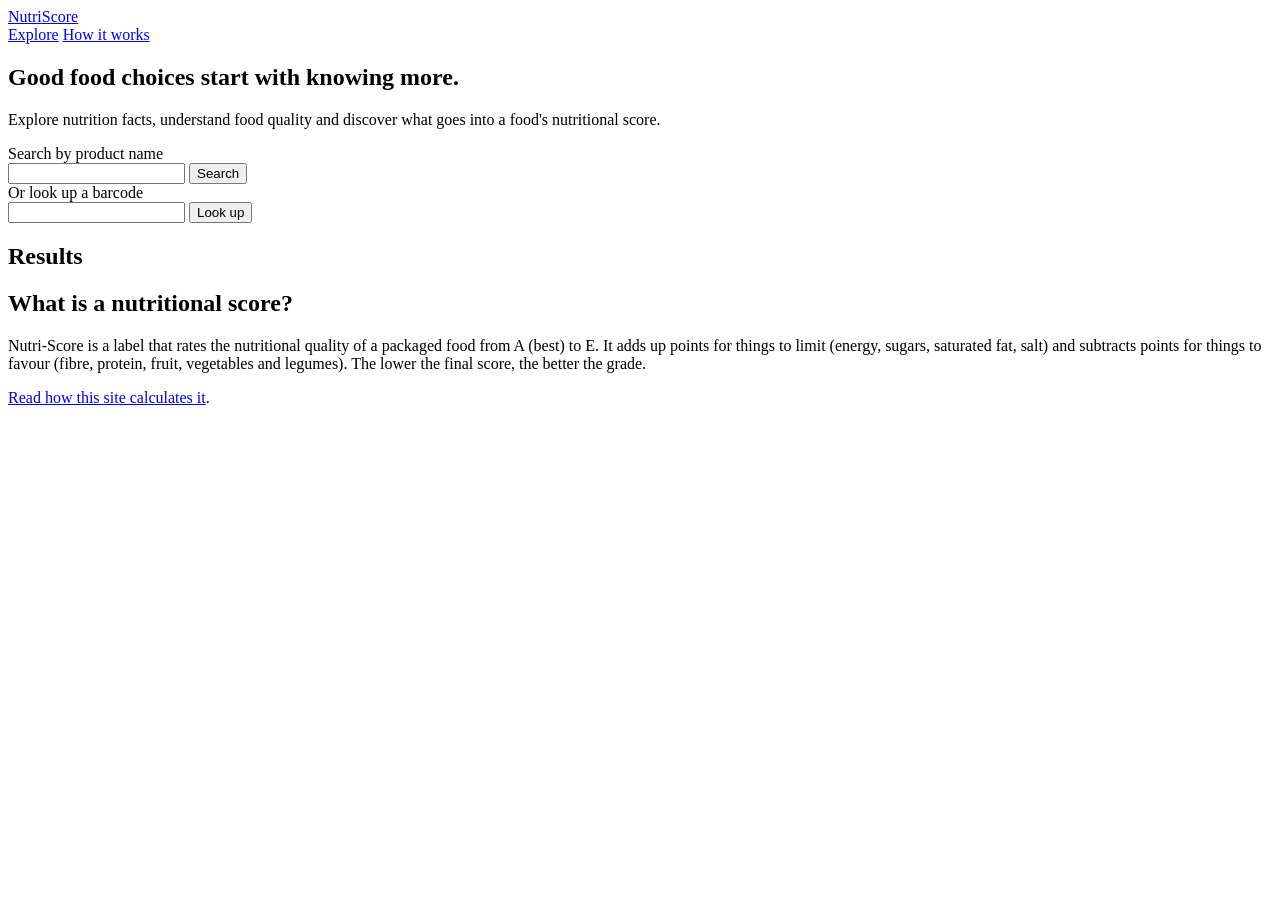
==== frontend/index.html @ c96915fa "Add home page with search forms" ====
<!DOCTYPE html>
<html lang="en">
<head>
  <meta charset="utf-8">
  <meta name="viewport" content="width=device-width, initial-scale=1">
  <title>NutriScore - explore food nutrition</title>
  <link rel="stylesheet" href="css/style.css">
</head>
<body>
  <header class="site-header">
    <a class="wordmark" href="index.html">NutriScore</a>
    <nav aria-label="Main">
      <a href="index.html#search">Explore</a>
      <a href="about.html">How it works</a>
    </nav>
  </header>

  <main>
    <section class="hero">
      <h1>Good food choices start with knowing more.</h1>
      <p class="lead">Explore nutrition facts, understand food quality and discover what goes into a food's nutritional score.</p>
    </section>

    <section id="search" aria-label="Search">
      <form id="name-form">
        <label for="q">Search by product name</label>
        <div class="row">
          <input id="q" name="q" type="search" minlength="2" maxlength="100" required>
          <button type="submit">Search</button>
        </div>
      </form>

      <form id="barcode-form">
        <label for="barcode">Or look up a barcode</label>
        <div class="row">
          <input id="barcode" name="barcode" inputmode="numeric" pattern="[0-9]{8,14}" required>
          <button type="submit">Look up</button>
        </div>
      </form>
    </section>

    <section aria-labelledby="results-heading">
      <h2 id="results-heading" tabindex="-1">Results</h2>
      <p id="status" role="status" aria-live="polite"></p>
      <ul id="results"></ul>
      <nav id="pager" aria-label="Result pages" hidden>
        <button id="prev" type="button">Previous</button>
        <span id="page-label"></span>
        <button id="next" type="button">Next</button>
      </nav>
    </section>

    <section class="intro">
      <h2>What is a nutritional score?</h2>
      <p>Nutri-Score is a label that rates the nutritional quality of a packaged food from A (best) to E. It adds up points for things to limit (energy, sugars, saturated fat, salt) and subtracts points for things to favour (fibre, protein, fruit, vegetables and legumes). The lower the final score, the better the grade.</p>
      <p><a href="about.html">Read how this site calculates it</a>.</p>
    </section>
  </main>

  <!-- Reusable block for ONE result. search.js copies it for every product. -->
  <template id="result-template">
    <li class="result">
      <a class="result-link" href="#">
        <img class="result-img" alt="" width="80" height="80">
        <div>
          <h3 class="result-name"></h3>
          <p class="result-brand"></p>
          <p class="result-category"></p>
          <p class="result-source-grade"></p>
        </div>
      </a>
    </li>
  </template>

  <script src="js/api.js"></script>
  <script src="js/search.js"></script>
</body>
</html>
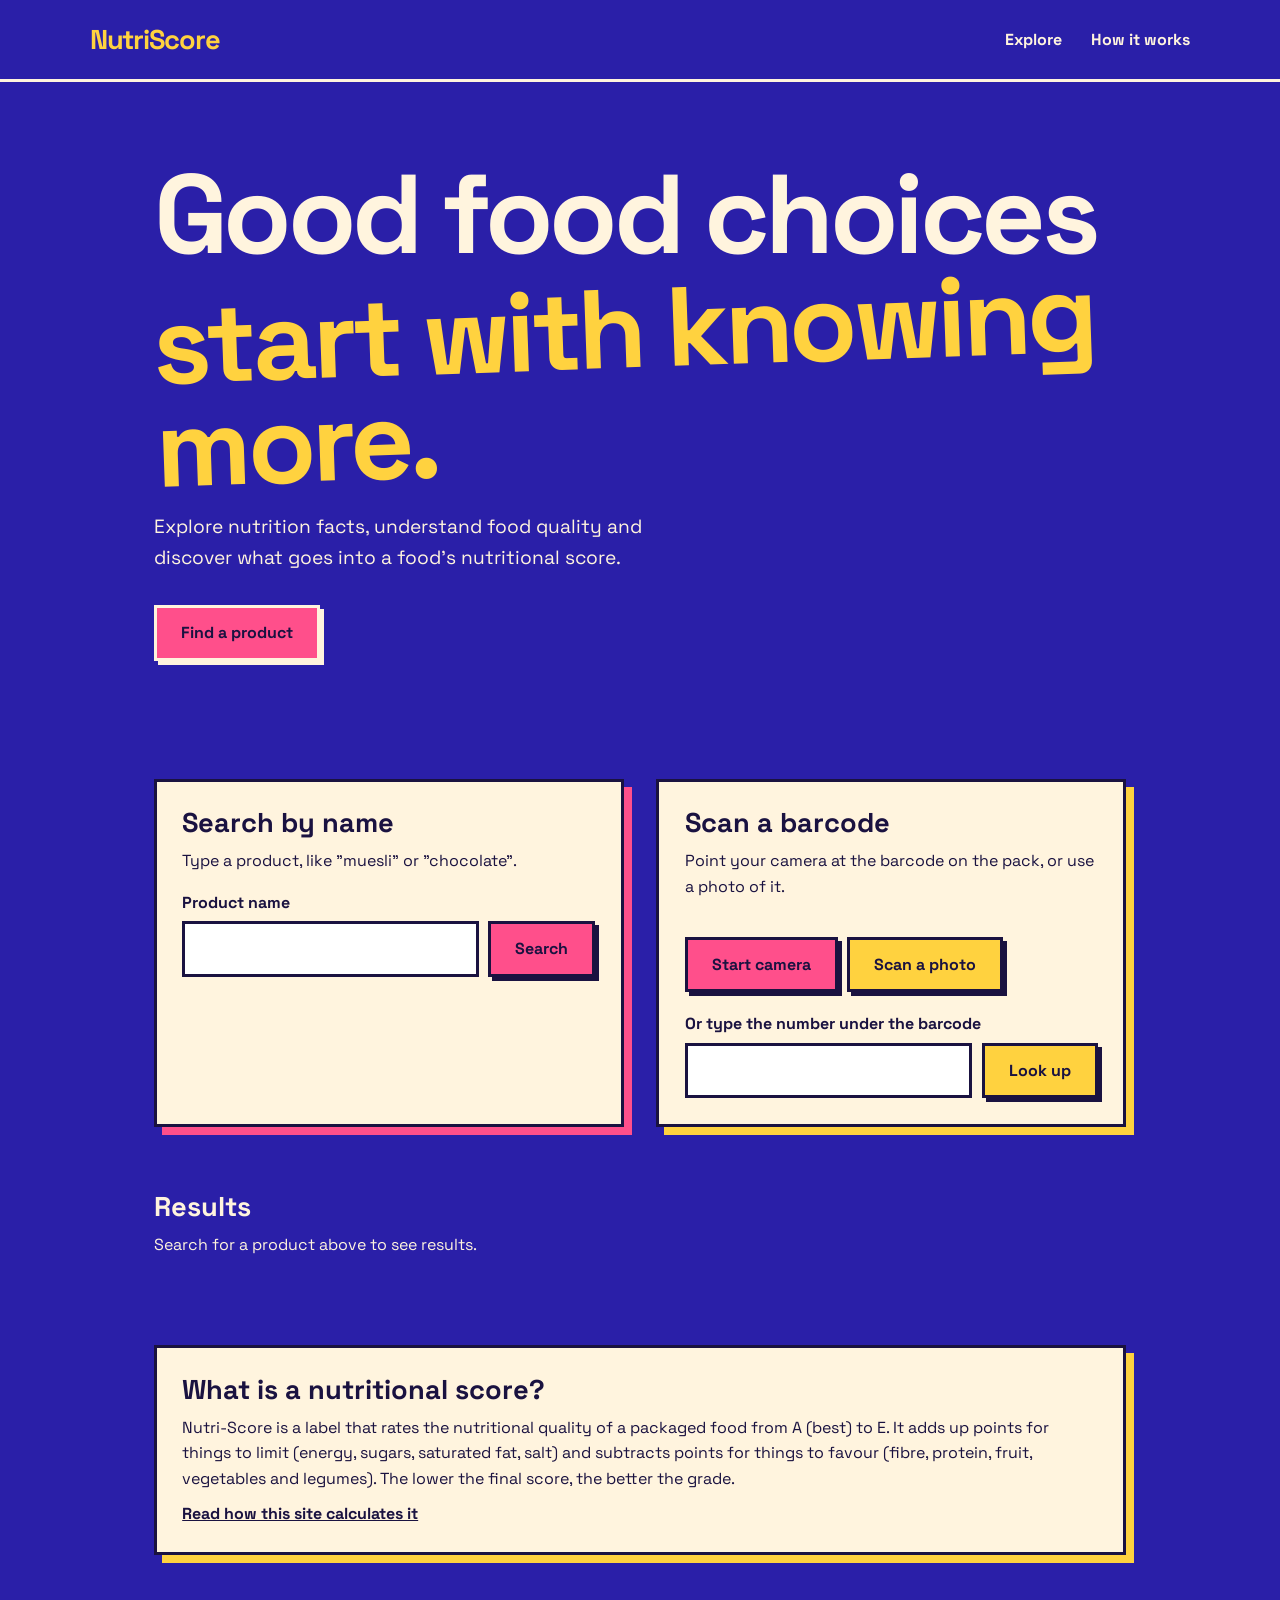
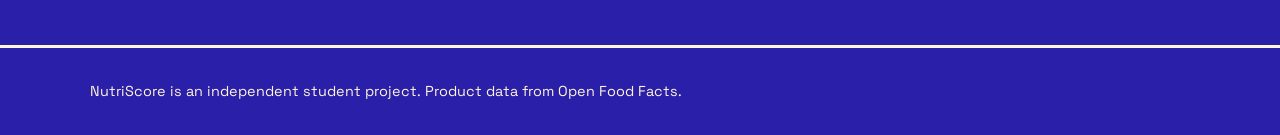
==== commit 00ddfc5b: "Refactor about and index pages for improved layout and readability; update styles for consistency an" ====
--- a/frontend/index.html
+++ b/frontend/index.html
@@ -4,64 +4,86 @@
   <meta charset="utf-8">
   <meta name="viewport" content="width=device-width, initial-scale=1">
   <title>NutriScore - explore food nutrition</title>
+  <link rel="preconnect" href="https://fonts.googleapis.com">
+  <link rel="preconnect" href="https://fonts.gstatic.com" crossorigin>
+  <link href="https://fonts.googleapis.com/css2?family=Space+Grotesk:wght@500;700&display=swap" rel="stylesheet">
   <link rel="stylesheet" href="css/style.css">
 </head>
 <body>
   <header class="site-header">
     <a class="wordmark" href="index.html">NutriScore</a>
     <nav aria-label="Main">
-      <a href="index.html#search">Explore</a>
+      <a href="index.html#find">Explore</a>
       <a href="about.html">How it works</a>
     </nav>
   </header>
 
   <main>
     <section class="hero">
-      <h1>Good food choices start with knowing more.</h1>
+      <h1>Good food choices<span>start with knowing more.</span></h1>
       <p class="lead">Explore nutrition facts, understand food quality and discover what goes into a food's nutritional score.</p>
+      <a class="btn" href="#find">Find a product</a>
     </section>
 
-    <section id="search" aria-label="Search">
-      <form id="name-form">
-        <label for="q">Search by product name</label>
-        <div class="row">
-          <input id="q" name="q" type="search" minlength="2" maxlength="100" required>
-          <button type="submit">Search</button>
+    <!-- Two ways to find a product: by name, or by scanning its barcode -->
+    <section id="find" class="grid two" aria-label="Find a product">
+      <div class="card">
+        <h2>Search by name</h2>
+        <p>Type a product, like "muesli" or "chocolate".</p>
+        <form id="name-form">
+          <label for="q">Product name</label>
+          <div class="row">
+            <input id="q" name="q" type="search" minlength="2" maxlength="100" required>
+            <button class="btn" type="submit">Search</button>
+          </div>
+        </form>
+      </div>
+
+      <div class="card sun">
+        <h2>Scan a barcode</h2>
+        <p>Point your camera at the barcode on the pack, or use a photo of it.</p>
+        <div id="reader" class="reader"></div>
+        <p id="scan-status" role="status" aria-live="polite"></p>
+        <div class="buttons">
+          <button id="scan-toggle" class="btn" type="button">Start camera</button>
+          <button id="scan-photo-btn" class="btn alt" type="button">Scan a photo</button>
+          <input id="scan-photo" type="file" accept="image/*" hidden>
         </div>
-      </form>
-
-      <form id="barcode-form">
-        <label for="barcode">Or look up a barcode</label>
-        <div class="row">
-          <input id="barcode" name="barcode" inputmode="numeric" pattern="[0-9]{8,14}" required>
-          <button type="submit">Look up</button>
-        </div>
-      </form>
+        <form id="barcode-form">
+          <label for="barcode">Or type the number under the barcode</label>
+          <div class="row">
+            <input id="barcode" name="barcode" type="text" inputmode="numeric" pattern="[0-9]{8,14}" maxlength="14" required>
+            <button class="btn alt" type="submit">Look up</button>
+          </div>
+        </form>
+      </div>
     </section>
 
     <section aria-labelledby="results-heading">
       <h2 id="results-heading" tabindex="-1">Results</h2>
       <p id="status" role="status" aria-live="polite"></p>
-      <ul id="results"></ul>
+      <ul id="results" class="grid"></ul>
       <nav id="pager" aria-label="Result pages" hidden>
-        <button id="prev" type="button">Previous</button>
+        <button id="prev" class="btn alt" type="button">Previous</button>
         <span id="page-label"></span>
-        <button id="next" type="button">Next</button>
+        <button id="next" class="btn alt" type="button">Next</button>
       </nav>
     </section>
 
-    <section class="intro">
+    <section class="card sun">
       <h2>What is a nutritional score?</h2>
       <p>Nutri-Score is a label that rates the nutritional quality of a packaged food from A (best) to E. It adds up points for things to limit (energy, sugars, saturated fat, salt) and subtracts points for things to favour (fibre, protein, fruit, vegetables and legumes). The lower the final score, the better the grade.</p>
-      <p><a href="about.html">Read how this site calculates it</a>.</p>
+      <p><a href="about.html"><b>Read how this site calculates it</b></a></p>
     </section>
   </main>
 
-  <!-- Reusable block for ONE result. search.js copies it for every product. -->
+  <footer class="site-footer">NutriScore is an independent student project. Product data from Open Food Facts.</footer>
+
+  <!-- One reusable block per search result. search.js copies it for every product. -->
   <template id="result-template">
-    <li class="result">
+    <li class="card result">
       <a class="result-link" href="#">
-        <img class="result-img" alt="" width="80" height="80">
+        <img class="result-img" alt="" width="96" height="96">
         <div>
           <h3 class="result-name"></h3>
           <p class="result-brand"></p>
@@ -72,7 +94,9 @@
     </li>
   </template>
 
+  <script src="js/lib/html5-qrcode.min.js"></script>
   <script src="js/api.js"></script>
   <script src="js/search.js"></script>
+  <script src="js/scanner.js"></script>
 </body>
 </html>
--- a/frontend/css/style.css
+++ b/frontend/css/style.css
@@ -0,0 +1,117 @@
+/* NutriScore styles. Same look as the Practical Set: blue, pink and yellow, hard shadows. */
+:root {
+  --bg: #2a1fa8;        /* page blue */
+  --ink: #fff4de;       /* cream (text on blue, card background) */
+  --dark: #1a1240;      /* text on cards, borders */
+  --pop: #ff4f8b;       /* pink */
+  --sun: #ffd23f;       /* yellow */
+  --muted: #4b4470;
+  --pad: 7vw;
+  --font: "Space Grotesk", system-ui, -apple-system, "Segoe UI", sans-serif;
+}
+* { box-sizing: border-box; margin: 0; }
+[hidden] { display: none !important; }
+body { font-family: var(--font); background: var(--bg); color: var(--ink); line-height: 1.6; }
+a { color: inherit; }
+:focus-visible { outline: 3px solid var(--sun); outline-offset: 3px; }
+.card :focus-visible { outline-color: var(--dark); }
+
+h1, h2, h3 { line-height: 1.15; }
+h2 { font-size: 1.7rem; margin-bottom: .6rem; }
+h3 { font-size: 1.1rem; }
+
+/* ---------- Header / footer ---------- */
+.site-header { display: flex; justify-content: space-between; align-items: center; flex-wrap: wrap; gap: .5rem;
+  padding: 1.1rem var(--pad); border-bottom: 3px solid var(--ink); }
+.wordmark { font-size: 1.7rem; font-weight: 700; letter-spacing: -.04em; color: var(--sun); text-decoration: none; }
+.site-header nav a { margin-left: 1.6rem; font-weight: 700; text-decoration: none; }
+.site-header nav a:hover { color: var(--sun); }
+main { max-width: 72rem; margin: 0 auto; padding: 0 var(--pad) 10vh; }
+.site-footer { padding: 2rem var(--pad); border-top: 3px solid var(--ink); font-size: .9rem; }
+
+/* ---------- Hero ---------- */
+.hero { padding: 9vh 0 6vh; }
+.hero h1 { font-size: clamp(2.8rem, 10vw, 7rem); line-height: .92; letter-spacing: -.04em; }
+.hero h1 span { display: block; color: var(--sun); transform: rotate(-2deg); margin-top: .1em; }
+.lead { max-width: 42ch; margin-top: 1.8rem; font-size: 1.2rem; }
+
+/* ---------- Buttons ---------- */
+.btn { display: inline-block; padding: .75rem 1.5rem; font: inherit; font-weight: 700; cursor: pointer;
+  background: var(--pop); color: var(--dark); text-decoration: none; border: 3px solid var(--dark);
+  box-shadow: 4px 4px 0 var(--dark); transition: .15s; }
+.btn:hover:not(:disabled) { background: var(--sun); transform: translate(-2px, -2px); box-shadow: 6px 6px 0 var(--dark); }
+.btn:disabled { opacity: .45; cursor: default; box-shadow: none; }
+.btn.alt { background: var(--sun); }
+.btn.alt:hover:not(:disabled) { background: var(--pop); }
+.hero .btn { margin-top: 2rem; border-color: var(--ink); box-shadow: 4px 4px 0 var(--ink); }
+
+/* ---------- Cards and grids ---------- */
+.card { background: var(--ink); color: var(--dark); padding: 1.6rem; border: 3px solid var(--dark); box-shadow: 8px 8px 0 var(--pop); }
+.card.sun { box-shadow: 8px 8px 0 var(--sun); }
+.card p + p { margin-top: .6rem; }
+.grid { display: grid; grid-template-columns: repeat(auto-fit, minmax(260px, 1fr)); gap: 2rem; list-style: none; padding: 0; }
+.grid.two { grid-template-columns: repeat(auto-fit, minmax(300px, 1fr)); }
+section + section { margin-top: 4rem; }
+
+/* ---------- Forms ---------- */
+label { display: block; font-weight: 700; margin-bottom: .35rem; }
+.row { display: flex; gap: .6rem; }
+input[type="search"], input[type="text"] { flex: 1; min-width: 0; padding: .7rem .8rem; font: inherit; color: var(--dark);
+  background: #fff; border: 3px solid var(--dark); }
+.buttons { display: flex; flex-wrap: wrap; gap: .6rem; margin: .9rem 0 1.2rem; }
+.card form { margin-top: 1rem; }
+
+/* ---------- Scanner ---------- */
+.reader { margin-top: 1rem; border: 3px solid var(--dark); background: #000; overflow: hidden; }
+.reader:empty { display: none; }
+.reader video { width: 100%; }
+#scan-status { min-height: 1.5em; font-size: .95rem; }
+#scan-status.error { color: #b3123f; font-weight: 700; }
+
+/* ---------- Results ---------- */
+#status { min-height: 1.6em; margin: .5rem 0 1.5rem; }
+#status.error { display: inline-block; padding: .5rem 1rem; background: var(--pop); color: var(--dark); font-weight: 700; border: 3px solid var(--dark); }
+.result { padding: 0; transition: .2s; }
+.result:hover { transform: translate(-4px, -4px); box-shadow: 12px 12px 0 var(--pop); }
+.result-link { display: flex; gap: 1rem; align-items: center; padding: 1.2rem; color: inherit; text-decoration: none; }
+.result-img { width: 96px; height: 96px; object-fit: contain; background: #fff; border: 3px solid var(--dark); flex: none; }
+.result-name { font-size: 1.1rem; margin-bottom: .2rem; }
+.result-brand, .result-category { font-size: .9rem; color: var(--muted); }
+.result-source-grade { margin-top: .4rem; font-size: .85rem; }
+#pager { display: flex; align-items: center; gap: 1rem; margin-top: 2rem; }
+
+/* ---------- Grade letters (A best -> E worst) ---------- */
+.grade { display: inline-block; min-width: 2.2rem; padding: 0 .55rem; text-align: center; font-weight: 700;
+  color: var(--dark); border: 3px solid var(--dark); background: #ddd; }
+.grade-a { background: #3ddc84; } .grade-b { background: #b8e53b; } .grade-c { background: var(--sun); }
+.grade-d { background: #ff9f43; } .grade-e { background: var(--pop); }
+.grade-big { font-size: 3rem; line-height: 1; padding: .3rem 1.1rem; box-shadow: 5px 5px 0 var(--dark); }
+
+/* ---------- Product page ---------- */
+.back { margin: 2rem 0 1rem; font-weight: 700; }
+.product-head { display: grid; grid-template-columns: 240px 1fr; gap: 2.5rem; align-items: start; margin-bottom: 3rem; }
+#product-image { width: 100%; background: #fff; border: 3px solid var(--ink); box-shadow: 8px 8px 0 var(--pop); }
+#product-name { font-size: clamp(2rem, 6vw, 3.6rem); letter-spacing: -.03em; margin-bottom: .6rem; }
+.meta { font-size: 1.05rem; }
+.value { margin: .6rem 0; }
+.source-note, .reason { font-size: .9rem; color: var(--muted); }
+#breakdown { margin: .8rem 0 0 1.2rem; font-size: .95rem; }
+table { width: 100%; max-width: 34rem; border-collapse: collapse; }
+th, td { text-align: left; padding: .5rem .2rem; border-bottom: 2px solid #e2d6b6; }
+td.na { color: var(--muted); font-style: italic; }
+.attribution { margin-top: 2.5rem; font-size: .9rem; }
+.attribution a, .back a { color: var(--sun); }
+
+/* ---------- About page ---------- */
+.prose h1 { font-size: clamp(2.4rem, 8vw, 4.5rem); letter-spacing: -.04em; margin: 6vh 0 2rem; color: var(--sun); }
+.prose .card { margin-bottom: 2.5rem; }
+.prose ol { margin-left: 1.3rem; }
+.prose a { color: var(--dark); font-weight: 700; }
+
+/* ---------- Phones ---------- */
+@media (max-width: 40rem) {
+  .product-head { grid-template-columns: 1fr; gap: 1.5rem; }
+  #product-image { max-width: 220px; }
+  .site-header nav a { margin: 0 1.2rem 0 0; }
+  .grid, .grid.two { grid-template-columns: 1fr; }
+}
